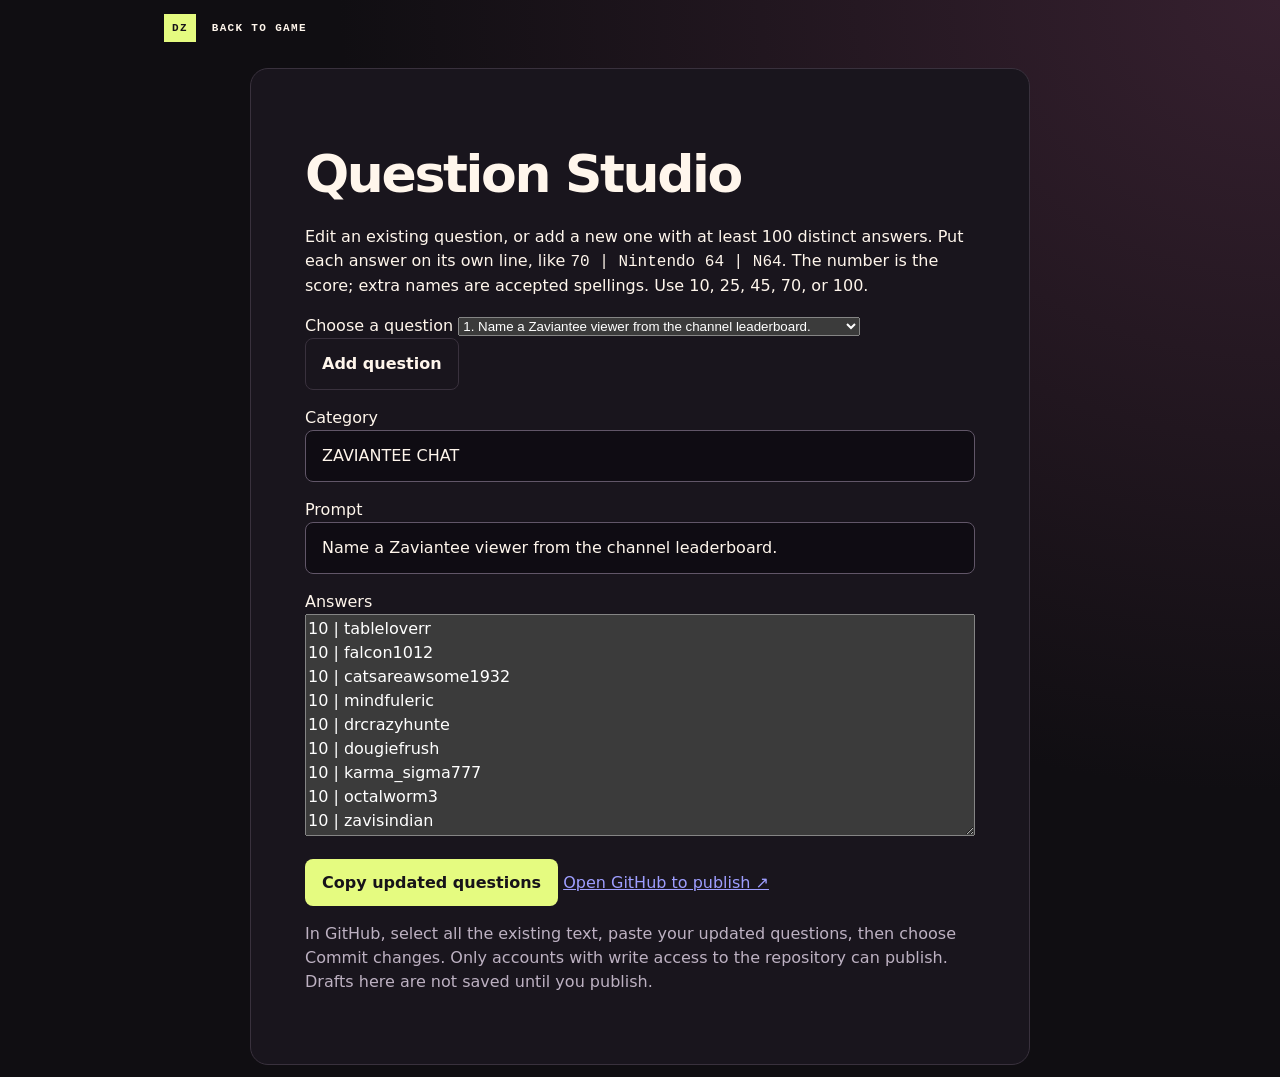
==== editor.html @ ed3892de "Trim viewer board and reserve one jackpot per prompt" ====
<!doctype html><html lang="en"><meta charset="utf-8"><meta name="viewport" content="width=device-width,initial-scale=1"><title>Daily Zav Question Studio</title><link rel="stylesheet" href="styles.css">
<header><a href="./" class="brand"><b>DZ</b> BACK TO GAME</a></header><article style="max-width:780px;margin:12px auto"><h2>Question Studio</h2><p>Edit an existing question, or add a new one with at least 100 distinct answers. Put each answer on its own line, like <code>70 | Nintendo 64 | N64</code>. The number is the score; extra names are accepted spellings. Use 10, 25, 45, 70, or 100.</p><p><label>Choose a question <select id="pick"></select></label> <button id="add" type="button" class="alt">Add question</button></p><p><label>Category<input id="category"></label></p><p><label>Prompt<input id="prompt"></label></p><p><label>Answers<textarea id="answers" rows="9" style="width:100%;font:inherit"></textarea></label></p><button id="copy">Copy updated questions</button> <a href="https://github.com/tableloverr/dailyzav/edit/main/questions.json" target="_blank" rel="noopener">Open GitHub to publish ↗</a><p id="status" role="status"></p><p class="muted">In GitHub, select all the existing text, paste your updated questions, then choose Commit changes. Only accounts with write access to the repository can publish. Drafts here are not saved until you publish.</p></article>
<script src="editor.js?v=shower" defer></script></html>
---- styles.css ----
:root{color-scheme:dark;--bg:#100e12;--panel:#19151d;--line:#39313d;--lime:#e5fb80;--pink:#ff847e;--muted:#bdb1c2;--ink:#fff6ec}*{box-sizing:border-box}body{margin:0;background:radial-gradient(ellipse at top right,#36202f,transparent 52%),var(--bg);color:var(--ink);font:16px system-ui,sans-serif;min-height:100vh}header,footer,main{max-width:1080px;margin:auto}header,footer{display:flex;justify-content:space-between;align-items:center;gap:16px;padding:22px 5%;font:700 11px ui-monospace,monospace;letter-spacing:.12em}header a,footer a{color:var(--ink);text-decoration:none}.brand b{background:var(--lime);color:#171319;padding:8px;margin-right:8px}main{display:grid;grid-template-columns:240px minmax(0,1fr);gap:16px;padding:30px 5%}aside,article{background:var(--panel);border:1px solid var(--line);border-radius:18px}aside{padding:16px;align-self:start}aside img{width:100%;display:block;border-radius:10px}.onair,.meta,.signal+p,.dots{font:700 12px ui-monospace,monospace;letter-spacing:.12em}.onair{margin:16px 0;display:flex;align-items:center;gap:8px}.onair i{width:8px;height:8px;border-radius:50%;background:var(--pink);box-shadow:0 0 12px var(--pink)}.onair span{margin-left:auto;color:var(--muted)}.signal,.clock{height:6px;background:var(--line);border-radius:6px;overflow:hidden}.signal div,.clock div{height:100%;background:var(--lime);width:0;transition:width .28s}.signal+p,footer,.muted{color:var(--muted)}article{padding:clamp(22px,5vw,54px);min-height:430px}.meta{color:var(--lime);display:flex;justify-content:space-between;gap:8px}h1{font-size:clamp(52px,9vw,100px);letter-spacing:-.09em;line-height:.87;margin:24px 0}h1 em{color:var(--pink);font-style:normal}h2{font-size:clamp(28px,4.4vw,52px);line-height:1.04;letter-spacing:-.045em;margin:24px 0}p{line-height:1.5}button,input{font:inherit;border-radius:8px;padding:13px 16px}button{border:1px solid transparent;background:var(--lime);color:#171319;font-weight:800;cursor:pointer}button:hover{filter:brightness(1.12)}button:active{transform:translateY(1px)}button.alt{background:transparent;color:var(--ink);border-color:var(--line)}input{width:100%;min-width:0;background:#0f0c13;border:1px solid #615668;color:var(--ink)}:focus-visible{outline:2px solid var(--pink);outline-offset:3px}form,.actions{display:flex;gap:8px;flex-wrap:wrap}form input{flex:1;min-width:150px}.dots{display:flex;gap:7px;margin:18px 0}.dots b{flex:1;height:5px;background:var(--line);border-radius:6px}.dots .past{background:var(--pink)}.dots .now{background:var(--lime)}.clock{margin:12px 0}.clock div{transition:none}.clock .low{background:var(--pink)}.reveal{border-left:3px solid var(--lime);padding-left:18px;margin:24px 0;animation:in .25s ease-out}.points{color:var(--lime);font-size:clamp(42px,8vw,76px);font-weight:900;letter-spacing:-.08em;line-height:1}.review{padding:0;list-style:none}.review li{display:flex;justify-content:space-between;gap:10px;border-bottom:1px solid var(--line);padding:10px 0}.review small{display:block;color:var(--muted)}@keyframes in{from{opacity:0;transform:translateY(7px)}}@media(max-width:650px){main{grid-template-columns:1fr;padding-top:8px}aside{display:grid;grid-template-columns:42px 1fr;gap:4px 12px;align-items:center;padding:10px 14px}aside img{grid-row:span 3}.onair,.signal+p{margin:0}.signal+p{font-size:9px}article{min-height:400px}footer{flex-wrap:wrap}}@media(prefers-reduced-motion:reduce){*,*::before{animation:none!important;transition:none!important}}
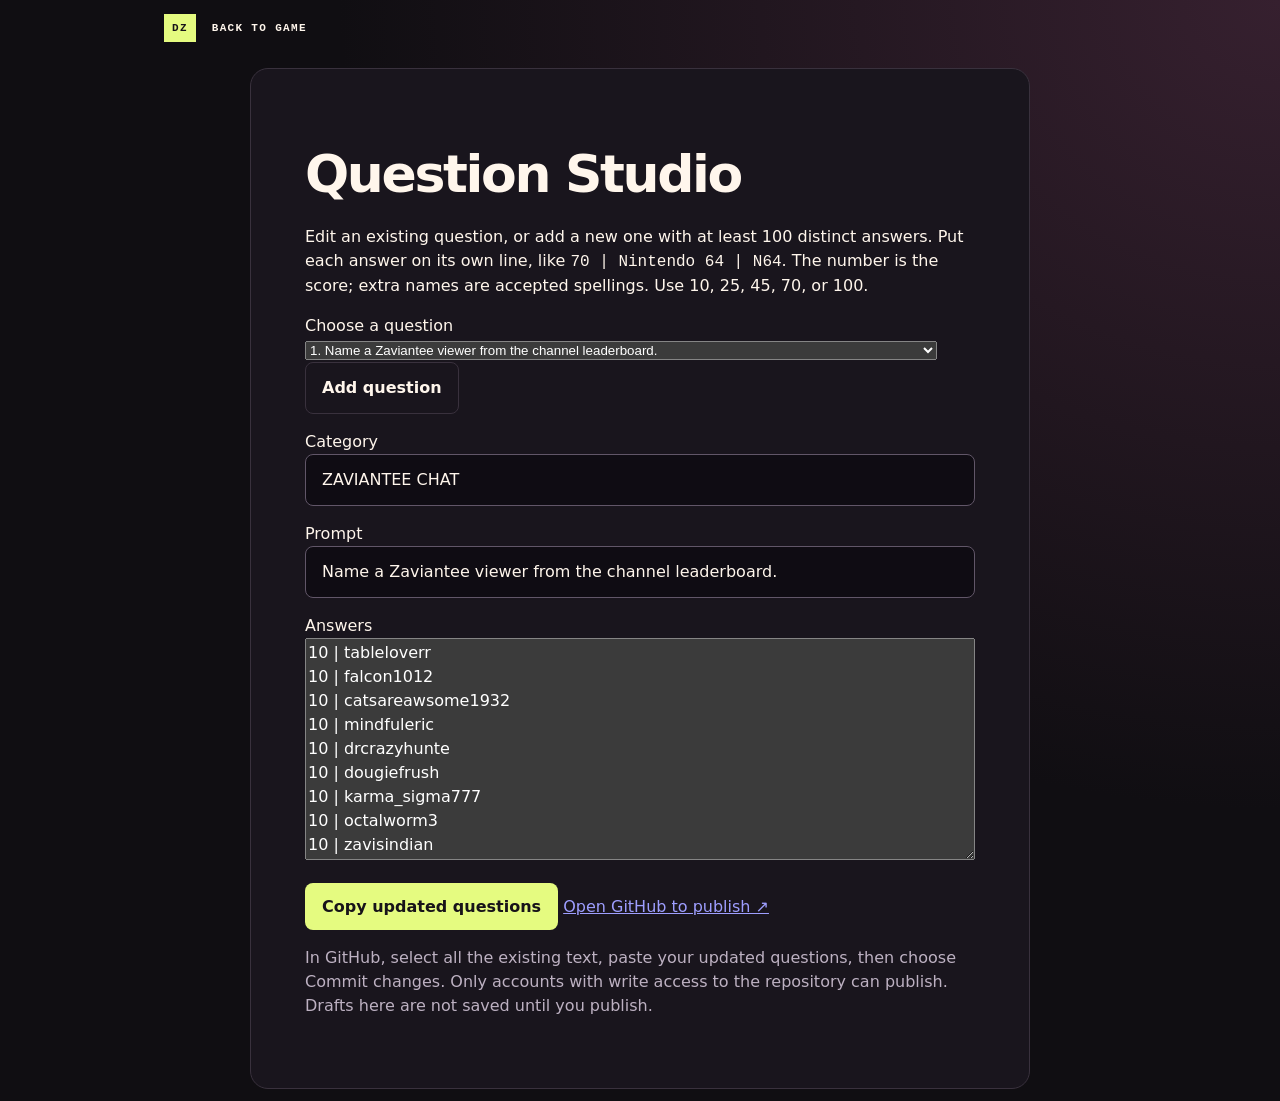
==== commit a3810ff2: "Give all seven daily rounds at least 100 distinct answers" ====
--- a/editor.html
+++ b/editor.html
@@ -1,3 +1,3 @@
 <!doctype html><html lang="en"><meta charset="utf-8"><meta name="viewport" content="width=device-width,initial-scale=1"><title>Daily Zav Question Studio</title><link rel="stylesheet" href="styles.css">
 <header><a href="./" class="brand"><b>DZ</b> BACK TO GAME</a></header><article style="max-width:780px;margin:12px auto"><h2>Question Studio</h2><p>Edit an existing question, or add a new one with at least 100 distinct answers. Put each answer on its own line, like <code>70 | Nintendo 64 | N64</code>. The number is the score; extra names are accepted spellings. Use 10, 25, 45, 70, or 100.</p><p><label>Choose a question <select id="pick"></select></label> <button id="add" type="button" class="alt">Add question</button></p><p><label>Category<input id="category"></label></p><p><label>Prompt<input id="prompt"></label></p><p><label>Answers<textarea id="answers" rows="9" style="width:100%;font:inherit"></textarea></label></p><button id="copy">Copy updated questions</button> <a href="https://github.com/tableloverr/dailyzav/edit/main/questions.json" target="_blank" rel="noopener">Open GitHub to publish ↗</a><p id="status" role="status"></p><p class="muted">In GitHub, select all the existing text, paste your updated questions, then choose Commit changes. Only accounts with write access to the repository can publish. Drafts here are not saved until you publish.</p></article>
-<script src="editor.js?v=shower" defer></script></html>
+<script src="editor.js?v=wide-boards" defer></script></html>
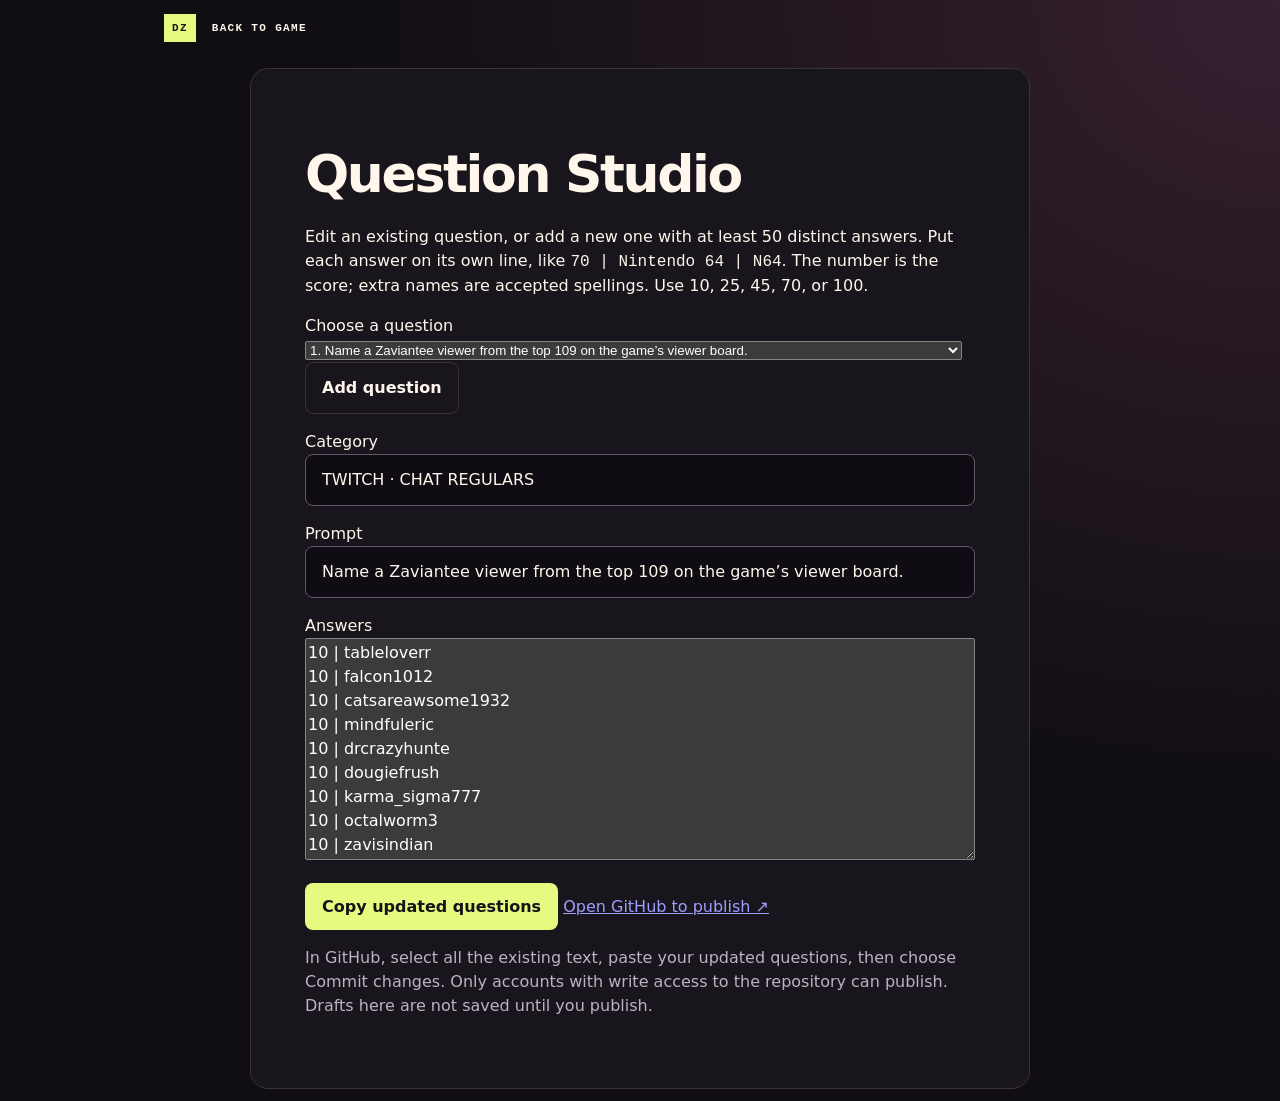
==== commit b6795143: "Build the daily from Zaviantee channel history and viewer data" ====
--- a/editor.html
+++ b/editor.html
@@ -1,3 +1,3 @@
 <!doctype html><html lang="en"><meta charset="utf-8"><meta name="viewport" content="width=device-width,initial-scale=1"><title>Daily Zav Question Studio</title><link rel="stylesheet" href="styles.css">
-<header><a href="./" class="brand"><b>DZ</b> BACK TO GAME</a></header><article style="max-width:780px;margin:12px auto"><h2>Question Studio</h2><p>Edit an existing question, or add a new one with at least 100 distinct answers. Put each answer on its own line, like <code>70 | Nintendo 64 | N64</code>. The number is the score; extra names are accepted spellings. Use 10, 25, 45, 70, or 100.</p><p><label>Choose a question <select id="pick"></select></label> <button id="add" type="button" class="alt">Add question</button></p><p><label>Category<input id="category"></label></p><p><label>Prompt<input id="prompt"></label></p><p><label>Answers<textarea id="answers" rows="9" style="width:100%;font:inherit"></textarea></label></p><button id="copy">Copy updated questions</button> <a href="https://github.com/tableloverr/dailyzav/edit/main/questions.json" target="_blank" rel="noopener">Open GitHub to publish ↗</a><p id="status" role="status"></p><p class="muted">In GitHub, select all the existing text, paste your updated questions, then choose Commit changes. Only accounts with write access to the repository can publish. Drafts here are not saved until you publish.</p></article>
-<script src="editor.js?v=wide-boards" defer></script></html>
+<header><a href="./" class="brand"><b>DZ</b> BACK TO GAME</a></header><article style="max-width:780px;margin:12px auto"><h2>Question Studio</h2><p>Edit an existing question, or add a new one with at least 50 distinct answers. Put each answer on its own line, like <code>70 | Nintendo 64 | N64</code>. The number is the score; extra names are accepted spellings. Use 10, 25, 45, 70, or 100.</p><p><label>Choose a question <select id="pick"></select></label> <button id="add" type="button" class="alt">Add question</button></p><p><label>Category<input id="category"></label></p><p><label>Prompt<input id="prompt"></label></p><p><label>Answers<textarea id="answers" rows="9" style="width:100%;font:inherit"></textarea></label></p><button id="copy">Copy updated questions</button> <a href="https://github.com/tableloverr/dailyzav/edit/main/questions.json" target="_blank" rel="noopener">Open GitHub to publish ↗</a><p id="status" role="status"></p><p class="muted">In GitHub, select all the existing text, paste your updated questions, then choose Commit changes. Only accounts with write access to the repository can publish. Drafts here are not saved until you publish.</p></article>
+<script src="editor.js?v=zav-catalog" defer></script></html>
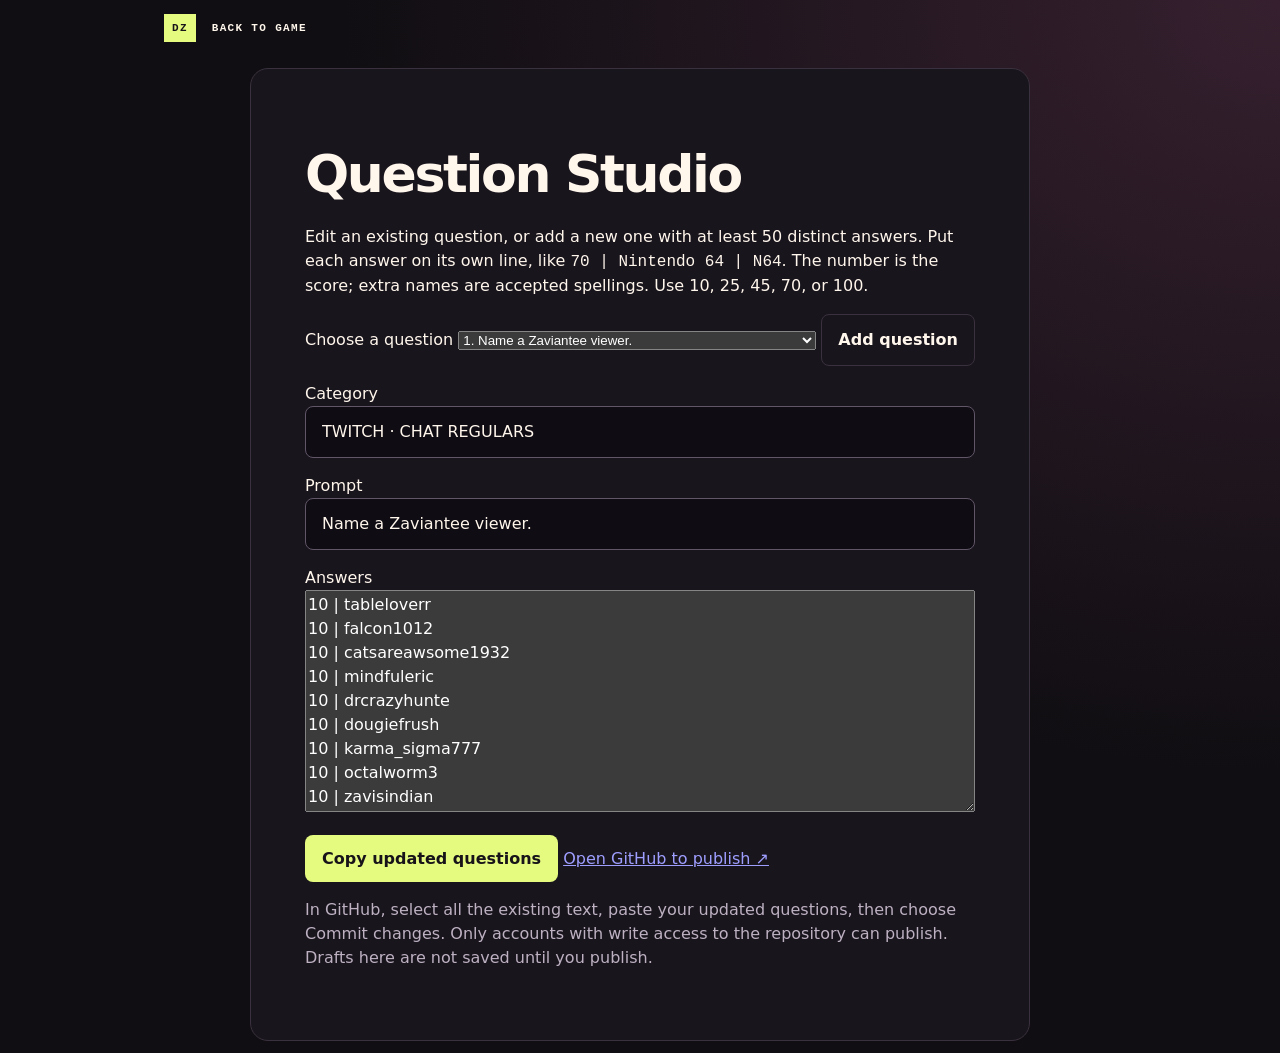
==== commit 01dbb054: "Simplify prompts, diversify trivia, and fix estimate units" ====
--- a/editor.html
+++ b/editor.html
@@ -1,3 +1,3 @@
 <!doctype html><html lang="en"><meta charset="utf-8"><meta name="viewport" content="width=device-width,initial-scale=1"><title>Daily Zav Question Studio</title><link rel="stylesheet" href="styles.css">
 <header><a href="./" class="brand"><b>DZ</b> BACK TO GAME</a></header><article style="max-width:780px;margin:12px auto"><h2>Question Studio</h2><p>Edit an existing question, or add a new one with at least 50 distinct answers. Put each answer on its own line, like <code>70 | Nintendo 64 | N64</code>. The number is the score; extra names are accepted spellings. Use 10, 25, 45, 70, or 100.</p><p><label>Choose a question <select id="pick"></select></label> <button id="add" type="button" class="alt">Add question</button></p><p><label>Category<input id="category"></label></p><p><label>Prompt<input id="prompt"></label></p><p><label>Answers<textarea id="answers" rows="9" style="width:100%;font:inherit"></textarea></label></p><button id="copy">Copy updated questions</button> <a href="https://github.com/tableloverr/dailyzav/edit/main/questions.json" target="_blank" rel="noopener">Open GitHub to publish ↗</a><p id="status" role="status"></p><p class="muted">In GitHub, select all the existing text, paste your updated questions, then choose Commit changes. Only accounts with write access to the repository can publish. Drafts here are not saved until you publish.</p></article>
-<script src="editor.js?v=zav-catalog" defer></script></html>
+<script src="editor.js?v=clean" defer></script></html>
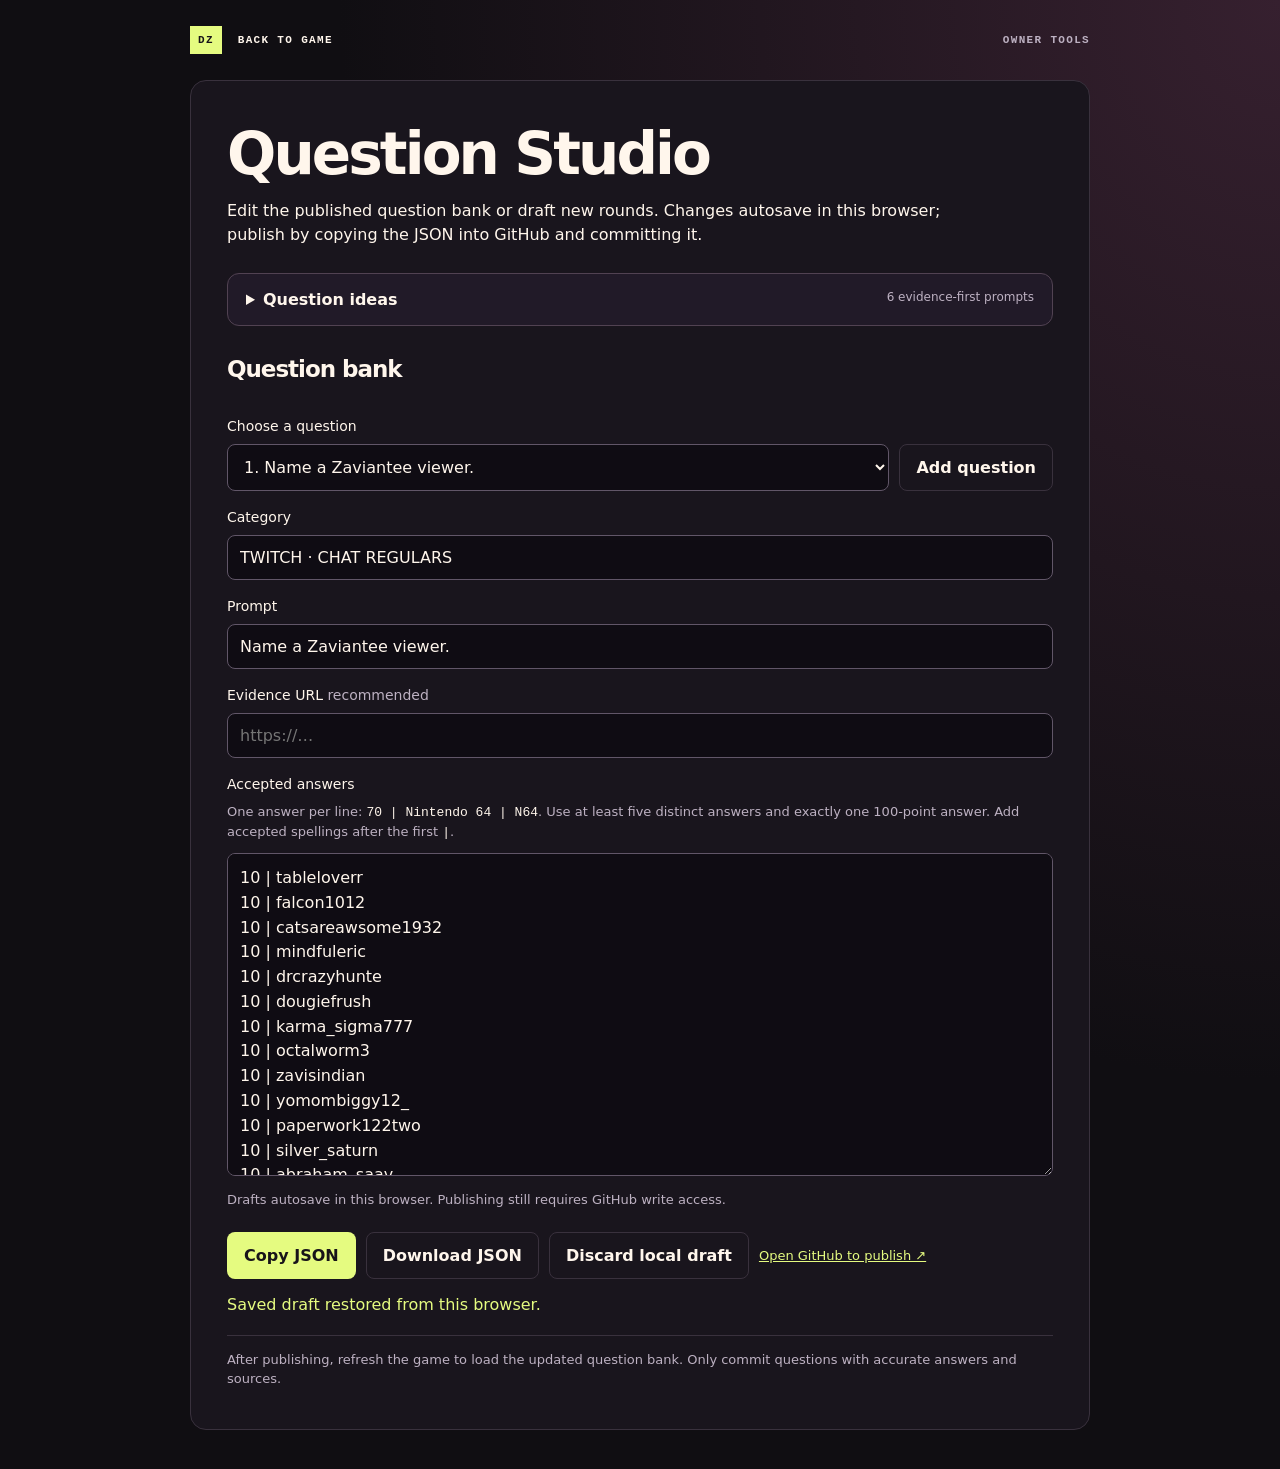
==== commit ab579e3b: "Polish Daily Zav website Co-authored-by: Copilot App <223556219+Copilot@users.noreply.github.com>" ====
--- a/editor.html
+++ b/editor.html
@@ -1,3 +1,86 @@
-<!doctype html><html lang="en"><meta charset="utf-8"><meta name="viewport" content="width=device-width,initial-scale=1"><title>Daily Zav Question Studio</title><link rel="stylesheet" href="styles.css">
-<header><a href="./" class="brand"><b>DZ</b> BACK TO GAME</a></header><article style="max-width:780px;margin:12px auto"><h2>Question Studio</h2><p>Edit an existing question, or add a new one with at least 50 distinct answers. Put each answer on its own line, like <code>70 | Nintendo 64 | N64</code>. The number is the score; extra names are accepted spellings. Use 10, 25, 45, 70, or 100.</p><p><label>Choose a question <select id="pick"></select></label> <button id="add" type="button" class="alt">Add question</button></p><p><label>Category<input id="category"></label></p><p><label>Prompt<input id="prompt"></label></p><p><label>Answers<textarea id="answers" rows="9" style="width:100%;font:inherit"></textarea></label></p><button id="copy">Copy updated questions</button> <a href="https://github.com/tableloverr/dailyzav/edit/main/questions.json" target="_blank" rel="noopener">Open GitHub to publish ↗</a><p id="status" role="status"></p><p class="muted">In GitHub, select all the existing text, paste your updated questions, then choose Commit changes. Only accounts with write access to the repository can publish. Drafts here are not saved until you publish.</p></article>
-<script src="editor.js?v=clean" defer></script></html>
+<!doctype html>
+<html lang="en">
+<head>
+  <meta charset="utf-8">
+  <meta name="viewport" content="width=device-width, initial-scale=1">
+  <title>Question Studio · Daily Zav</title>
+  <link rel="stylesheet" href="styles.css">
+  <link rel="stylesheet" href="editor.css?v=studio-polish">
+  <script src="editor.js?v=draft-safe" defer></script>
+</head>
+<body class="studio-page">
+  <header class="studio-header">
+    <a class="brand" href="./"><b>DZ</b> BACK TO GAME</a>
+    <span>OWNER TOOLS</span>
+  </header>
+  <main class="studio">
+    <h1>Question Studio</h1>
+    <p class="studio-intro">Edit the published question bank or draft new rounds. Changes autosave in this browser; publish by copying the JSON into GitHub and committing it.</p>
+
+    <details class="idea-bank">
+      <summary>Question ideas <span>6 evidence-first prompts</span></summary>
+      <p>These are starting points, not verified questions. Gather a source and answer list before publishing; the point tiers should reflect how often an answer appears.</p>
+      <div class="idea-list">
+        <article>
+          <div><strong>Stream archive</strong><p>Name a game Zav streamed during [month and year].</p><small>Use the dated Twitch stream archive to build a verifiable answer list.</small></div>
+          <button type="button" data-category="TWITCH · STREAM ARCHIVE" data-prompt="Name a game Zav streamed during [month and year].">Use idea</button>
+        </article>
+        <article>
+          <div><strong>Deep cuts</strong><p>Name a game Zav streamed only once.</p><small>Choose a fixed date range and verify the category count in stream history.</small></div>
+          <button type="button" data-category="TWITCH · DEEP CUTS" data-prompt="Name a game Zav streamed only once.">Use idea</button>
+        </article>
+        <article>
+          <div><strong>Viewer challenges</strong><p>Name a viewer challenge from a specific stream.</p><small>Link the VOD and record the challenge names before assigning rarity.</small></div>
+          <button type="button" data-category="TWITCH · VIEWER CHALLENGES" data-prompt="Name a viewer challenge from a specific stream.">Use idea</button>
+        </article>
+        <article>
+          <div><strong>Shorts titles</strong><p>Name a word from a specific Zaviantee Short title.</p><small>Link the Short and preserve the exact title text in the answer notes.</small></div>
+          <button type="button" data-category="SHORTS · TITLE WORDS" data-prompt="Name a word from a specific Zaviantee Short title.">Use idea</button>
+        </article>
+        <article>
+          <div><strong>Community moments</strong><p>Name a viewer who won a challenge on stream.</p><small>Use a public VOD or clip and include the exact event in the source notes.</small></div>
+          <button type="button" data-category="TWITCH · COMMUNITY MOMENTS" data-prompt="Name a viewer who won a challenge on stream.">Use idea</button>
+        </article>
+        <article>
+          <div><strong>Monthly variety</strong><p>Name a game category Zav streamed during [month and year].</p><small>Use the dated archive and list categories that actually appeared that month.</small></div>
+          <button type="button" data-category="TWITCH · MONTHLY VARIETY" data-prompt="Name a game category Zav streamed during [month and year].">Use idea</button>
+        </article>
+      </div>
+      <h3 class="estimate-ideas-heading">Ideas for Zav Estimate</h3>
+      <ul class="estimate-ideas">
+        <li><strong>Monthly airtime:</strong> “How many hours did Zav stream in [month]?” Use a dated Twitch stats snapshot.</li>
+        <li><strong>Stream variety:</strong> “How many different game categories did Zav stream in [month]?” Deduplicate the dated archive.</li>
+        <li><strong>Shorts reach:</strong> “How many views did Zav’s most-viewed Short have on [date]?” Record the snapshot date because counts change.</li>
+        <li><strong>Peak audience:</strong> “What was Zav’s highest concurrent viewer count in [month]?” Cite the same stats source and date for every edition.</li>
+      </ul>
+    </details>
+
+    <section class="question-editor" aria-labelledby="editor-heading">
+      <h2 id="editor-heading">Question bank</h2>
+      <label for="pick">Choose a question</label>
+      <div class="picker-row">
+        <select id="pick"></select>
+        <button id="add" type="button" class="alt">Add question</button>
+      </div>
+      <label for="category">Category</label>
+      <input id="category" maxlength="60" autocomplete="off">
+      <label for="prompt">Prompt</label>
+      <input id="prompt" maxlength="180" autocomplete="off">
+      <label for="source">Evidence URL <span class="label-note">recommended</span></label>
+      <input id="source" type="url" inputmode="url" placeholder="https://…" autocomplete="url">
+      <label for="answers">Accepted answers</label>
+      <p class="field-help">One answer per line: <code>70 | Nintendo 64 | N64</code>. Use at least five distinct answers and exactly one 100-point answer. Add accepted spellings after the first <code>|</code>.</p>
+      <textarea id="answers" rows="12" spellcheck="false"></textarea>
+      <p class="draft-note">Drafts autosave in this browser. Publishing still requires GitHub write access.</p>
+      <div class="editor-actions">
+        <button id="copy" type="button">Copy JSON</button>
+        <button id="download" type="button" class="alt">Download JSON</button>
+        <button id="reset" type="button" class="alt">Discard local draft</button>
+        <a href="https://github.com/tableloverr/dailyzav/edit/main/questions.json" target="_blank" rel="noopener noreferrer">Open GitHub to publish ↗</a>
+      </div>
+      <p id="status" role="status" aria-live="polite"></p>
+      <p class="publish-note">After publishing, refresh the game to load the updated question bank. Only commit questions with accurate answers and sources.</p>
+    </section>
+  </main>
+</body>
+</html>
--- a/editor.css
+++ b/editor.css
@@ -0,0 +1,51 @@
+.studio-page{padding-top:12px}
+.studio-header{max-width:900px;padding-inline:0}
+.studio-header>span,.label-note,.draft-note,.publish-note,.field-help,.idea-bank>p,.idea-list small{
+  color:var(--muted)
+}
+.studio-header>span{font-size:11px;letter-spacing:.12em}
+.studio{display:block;max-width:900px;margin:12px auto 40px;padding:clamp(20px,4vw,36px);background:#19151d;border:1px solid #39313d;border-radius:16px}
+.studio h1{font-size:clamp(34px,6vw,58px);line-height:1;margin:8px 0 14px;letter-spacing:-.05em}
+.studio h2{margin:0 0 18px;font-size:23px}
+.studio-intro{max-width:720px}
+.idea-bank{margin:26px 0 32px;border:1px solid #514252;border-radius:12px;background:#211a28}
+.idea-bank summary{padding:16px 18px;cursor:pointer;font-weight:700}
+.idea-bank summary span{float:right;color:var(--muted);font-size:12px;font-weight:400}
+.idea-bank>p{margin:0;padding:0 18px 14px;font-size:14px}
+.idea-list{display:grid;grid-template-columns:repeat(2,minmax(0,1fr));gap:10px;padding:0 14px 14px}
+.idea-list article{display:flex;justify-content:space-between;align-items:flex-start;gap:12px;padding:14px;background:#17131d;border:1px solid #39313d;border-radius:9px}
+.idea-list strong{color:var(--lime);font-size:13px}
+.idea-list p{margin:6px 0;font-weight:700}
+.idea-list small{display:block;font-size:12px;line-height:1.45}
+.idea-list button{flex:none;padding:8px 10px;font-size:12px}
+.estimate-ideas-heading{margin:8px 18px;font-size:15px}
+.estimate-ideas{display:grid;grid-template-columns:repeat(2,minmax(0,1fr));gap:10px;margin:0;padding:0 18px 18px;list-style:none}
+.estimate-ideas li{padding:12px;background:#17131d;border:1px solid #39313d;border-radius:8px;color:var(--muted);font-size:13px;line-height:1.5}
+.estimate-ideas strong{color:var(--lime)}
+.question-editor{display:grid;gap:10px}
+.question-editor label{margin:8px 0 0;font-size:14px}
+.question-editor input,.question-editor select,.question-editor textarea{
+  width:100%;min-width:0;background:#0f0c13;border:1px solid #615668;color:var(--ink);border-radius:8px;padding:12px;font:inherit
+}
+.question-editor textarea{resize:vertical;line-height:1.55}
+.question-editor input:focus-visible,.question-editor select:focus-visible,.question-editor textarea:focus-visible{
+  outline:2px solid var(--pink);outline-offset:2px
+}
+.question-editor .picker-row{display:flex;gap:10px}
+.question-editor .picker-row select{flex:1}
+.picker-row button{white-space:nowrap}
+.field-help{margin:0;font-size:13px;line-height:1.5}
+.field-help code{color:var(--ink)}
+.draft-note,.publish-note{margin:4px 0;font-size:13px}
+.editor-actions{display:flex;align-items:center;gap:10px;flex-wrap:wrap;margin-top:8px}
+.editor-actions a{color:var(--lime);font-size:13px}
+#status{min-height:1.5em;margin:4px 0;color:var(--lime)}
+.publish-note{border-top:1px solid #39313d;padding-top:14px}
+@media(max-width:620px){
+  .studio-header{padding-inline:6px}
+  .idea-list{grid-template-columns:1fr}
+  .estimate-ideas{grid-template-columns:1fr}
+  .idea-list article{align-items:center}
+  .idea-bank summary span{float:none;display:block;margin-top:4px}
+  .question-editor .picker-row{align-items:stretch}
+}
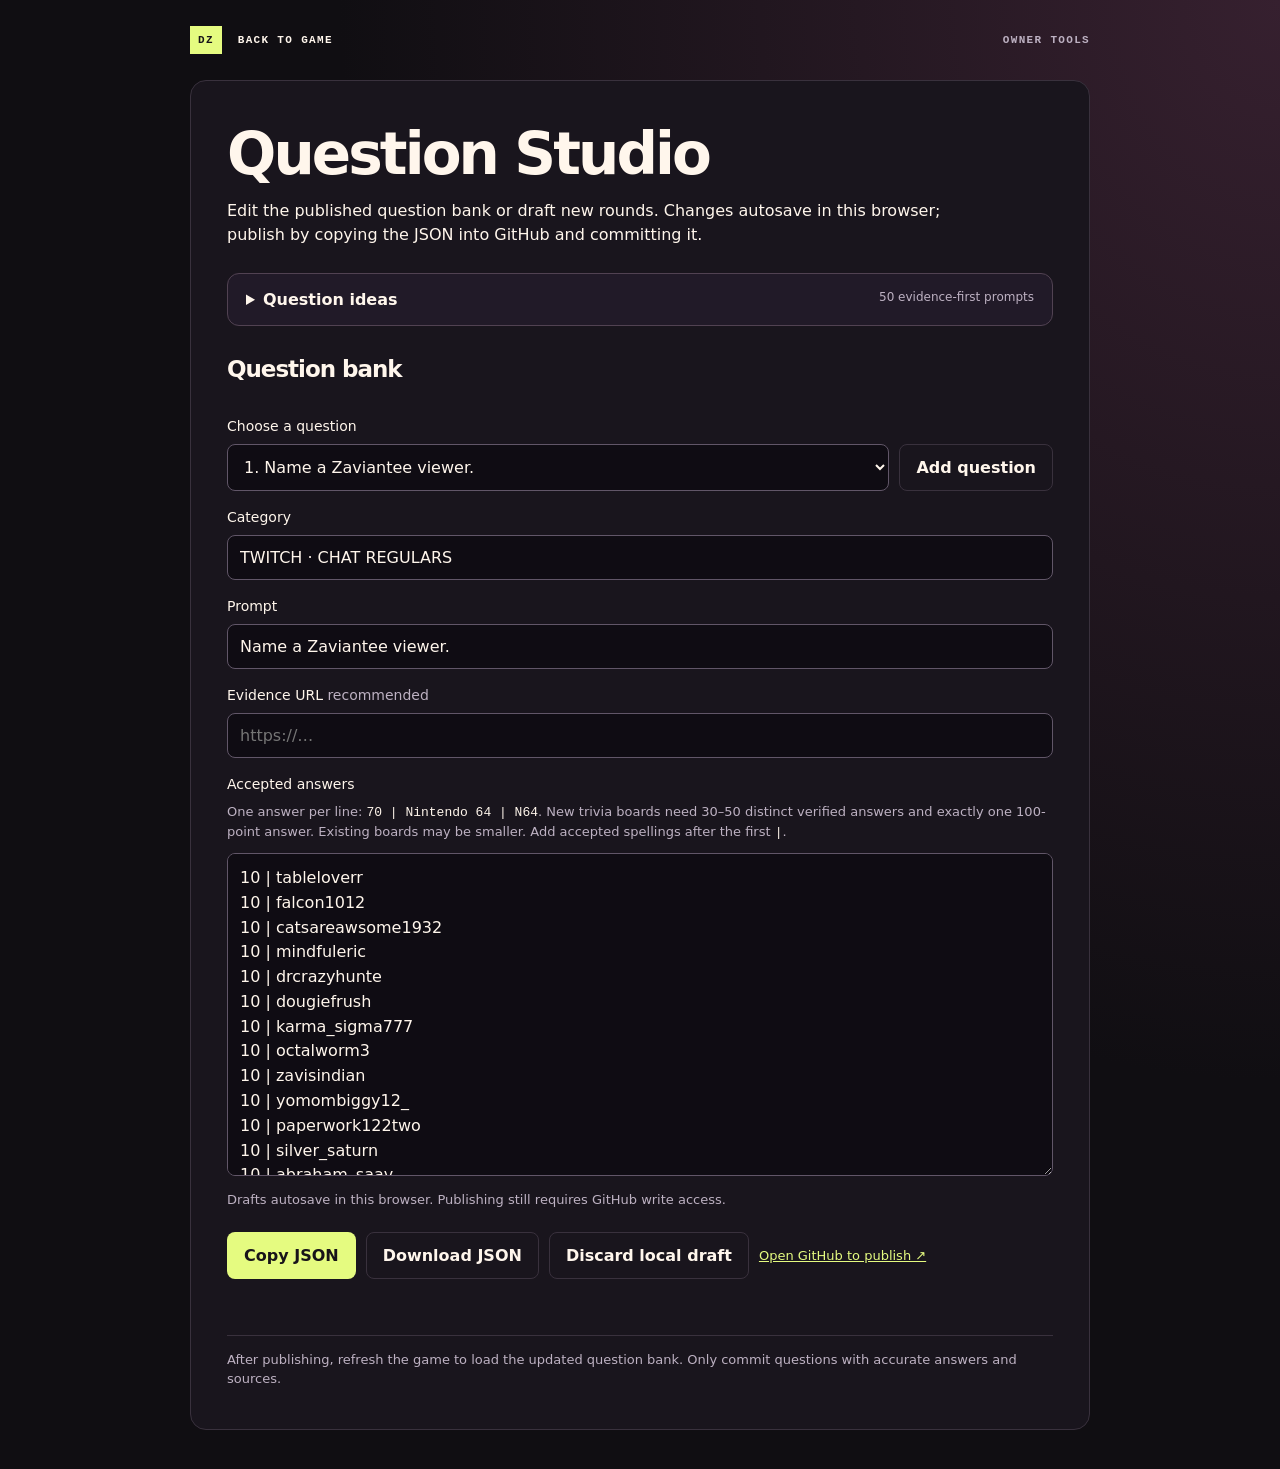
==== commit 58ac0780: "Add 50 source-backed question ideas Co-authored-by: Copilot App <223556219+Copilot@users.noreply.git" ====
--- a/editor.html
+++ b/editor.html
@@ -5,8 +5,8 @@
   <meta name="viewport" content="width=device-width, initial-scale=1">
   <title>Question Studio · Daily Zav</title>
   <link rel="stylesheet" href="styles.css">
-  <link rel="stylesheet" href="editor.css?v=studio-polish">
-  <script src="editor.js?v=draft-safe" defer></script>
+  <link rel="stylesheet" href="editor.css?v=ideas50">
+  <script src="editor.js?v=ideas50" defer></script>
 </head>
 <body class="studio-page">
   <header class="studio-header">
@@ -18,41 +18,22 @@
     <p class="studio-intro">Edit the published question bank or draft new rounds. Changes autosave in this browser; publish by copying the JSON into GitHub and committing it.</p>
 
     <details class="idea-bank">
-      <summary>Question ideas <span>6 evidence-first prompts</span></summary>
-      <p>These are starting points, not verified questions. Gather a source and answer list before publishing; the point tiers should reflect how often an answer appears.</p>
-      <div class="idea-list">
-        <article>
-          <div><strong>Stream archive</strong><p>Name a game Zav streamed during [month and year].</p><small>Use the dated Twitch stream archive to build a verifiable answer list.</small></div>
-          <button type="button" data-category="TWITCH · STREAM ARCHIVE" data-prompt="Name a game Zav streamed during [month and year].">Use idea</button>
-        </article>
-        <article>
-          <div><strong>Deep cuts</strong><p>Name a game Zav streamed only once.</p><small>Choose a fixed date range and verify the category count in stream history.</small></div>
-          <button type="button" data-category="TWITCH · DEEP CUTS" data-prompt="Name a game Zav streamed only once.">Use idea</button>
-        </article>
-        <article>
-          <div><strong>Viewer challenges</strong><p>Name a viewer challenge from a specific stream.</p><small>Link the VOD and record the challenge names before assigning rarity.</small></div>
-          <button type="button" data-category="TWITCH · VIEWER CHALLENGES" data-prompt="Name a viewer challenge from a specific stream.">Use idea</button>
-        </article>
-        <article>
-          <div><strong>Shorts titles</strong><p>Name a word from a specific Zaviantee Short title.</p><small>Link the Short and preserve the exact title text in the answer notes.</small></div>
-          <button type="button" data-category="SHORTS · TITLE WORDS" data-prompt="Name a word from a specific Zaviantee Short title.">Use idea</button>
-        </article>
-        <article>
-          <div><strong>Community moments</strong><p>Name a viewer who won a challenge on stream.</p><small>Use a public VOD or clip and include the exact event in the source notes.</small></div>
-          <button type="button" data-category="TWITCH · COMMUNITY MOMENTS" data-prompt="Name a viewer who won a challenge on stream.">Use idea</button>
-        </article>
-        <article>
-          <div><strong>Monthly variety</strong><p>Name a game category Zav streamed during [month and year].</p><small>Use the dated archive and list categories that actually appeared that month.</small></div>
-          <button type="button" data-category="TWITCH · MONTHLY VARIETY" data-prompt="Name a game category Zav streamed during [month and year].">Use idea</button>
-        </article>
+      <summary>Question ideas <span id="idea-count">Loading ideas…</span></summary>
+      <p>These are prompts, not verified answer keys. Gather source-backed facts before publishing; trivia point tiers should reflect how often an answer appears. Estimate ideas need dated numeric answers added to the Estimate game.</p>
+      <h3 class="estimate-ideas-heading">Trivia ideas <span id="trivia-count"></span></h3>
+      <label class="idea-filter" for="trivia-filter">Filter trivia prompts
+        <input id="trivia-filter" type="search" placeholder="Search trivia ideas">
+      </label>
+      <div class="idea-list" id="trivia-ideas">
+        <p id="trivia-ideas-status" class="idea-status">Loading trivia ideas…</p>
       </div>
-      <h3 class="estimate-ideas-heading">Ideas for Zav Estimate</h3>
-      <ul class="estimate-ideas">
-        <li><strong>Monthly airtime:</strong> “How many hours did Zav stream in [month]?” Use a dated Twitch stats snapshot.</li>
-        <li><strong>Stream variety:</strong> “How many different game categories did Zav stream in [month]?” Deduplicate the dated archive.</li>
-        <li><strong>Shorts reach:</strong> “How many views did Zav’s most-viewed Short have on [date]?” Record the snapshot date because counts change.</li>
-        <li><strong>Peak audience:</strong> “What was Zav’s highest concurrent viewer count in [month]?” Cite the same stats source and date for every edition.</li>
-      </ul>
+      <h3 class="estimate-ideas-heading">Zav Estimate ideas <span id="estimate-count"></span></h3>
+      <label class="idea-filter" for="estimate-filter">Filter estimate prompts
+        <input id="estimate-filter" type="search" placeholder="Search Estimate ideas">
+      </label>
+      <div class="idea-list estimate-idea-list" id="estimate-ideas">
+        <p id="estimate-ideas-status" class="idea-status">Loading Estimate ideas…</p>
+      </div>
     </details>
 
     <section class="question-editor" aria-labelledby="editor-heading">
@@ -69,7 +50,7 @@
       <label for="source">Evidence URL <span class="label-note">recommended</span></label>
       <input id="source" type="url" inputmode="url" placeholder="https://…" autocomplete="url">
       <label for="answers">Accepted answers</label>
-      <p class="field-help">One answer per line: <code>70 | Nintendo 64 | N64</code>. Use at least five distinct answers and exactly one 100-point answer. Add accepted spellings after the first <code>|</code>.</p>
+      <p class="field-help">One answer per line: <code>70 | Nintendo 64 | N64</code>. New trivia boards need 30–50 distinct verified answers and exactly one 100-point answer. Existing boards may be smaller. Add accepted spellings after the first <code>|</code>.</p>
       <textarea id="answers" rows="12" spellcheck="false"></textarea>
       <p class="draft-note">Drafts autosave in this browser. Publishing still requires GitHub write access.</p>
       <div class="editor-actions">
--- a/editor.css
+++ b/editor.css
@@ -12,6 +12,9 @@
 .idea-bank summary{padding:16px 18px;cursor:pointer;font-weight:700}
 .idea-bank summary span{float:right;color:var(--muted);font-size:12px;font-weight:400}
 .idea-bank>p{margin:0;padding:0 18px 14px;font-size:14px}
+.idea-filter{display:block;padding:0 18px 12px;color:var(--muted);font-size:12px}
+.idea-filter input{display:block;width:100%;margin-top:6px;padding:9px 11px;background:#0f0c13;border:1px solid #615668;border-radius:8px;color:var(--ink);font:inherit}
+.idea-filter input:focus-visible{outline:2px solid var(--pink);outline-offset:2px}
 .idea-list{display:grid;grid-template-columns:repeat(2,minmax(0,1fr));gap:10px;padding:0 14px 14px}
 .idea-list article{display:flex;justify-content:space-between;align-items:flex-start;gap:12px;padding:14px;background:#17131d;border:1px solid #39313d;border-radius:9px}
 .idea-list strong{color:var(--lime);font-size:13px}
@@ -19,9 +22,8 @@
 .idea-list small{display:block;font-size:12px;line-height:1.45}
 .idea-list button{flex:none;padding:8px 10px;font-size:12px}
 .estimate-ideas-heading{margin:8px 18px;font-size:15px}
-.estimate-ideas{display:grid;grid-template-columns:repeat(2,minmax(0,1fr));gap:10px;margin:0;padding:0 18px 18px;list-style:none}
-.estimate-ideas li{padding:12px;background:#17131d;border:1px solid #39313d;border-radius:8px;color:var(--muted);font-size:13px;line-height:1.5}
-.estimate-ideas strong{color:var(--lime)}
+.estimate-ideas-heading span{color:var(--muted);font-size:12px;font-weight:400}
+.idea-status{grid-column:1/-1;color:var(--muted);font-size:13px}
 .question-editor{display:grid;gap:10px}
 .question-editor label{margin:8px 0 0;font-size:14px}
 .question-editor input,.question-editor select,.question-editor textarea{
@@ -44,7 +46,6 @@
 @media(max-width:620px){
   .studio-header{padding-inline:6px}
   .idea-list{grid-template-columns:1fr}
-  .estimate-ideas{grid-template-columns:1fr}
   .idea-list article{align-items:center}
   .idea-bank summary span{float:none;display:block;margin-top:4px}
   .question-editor .picker-row{align-items:stretch}
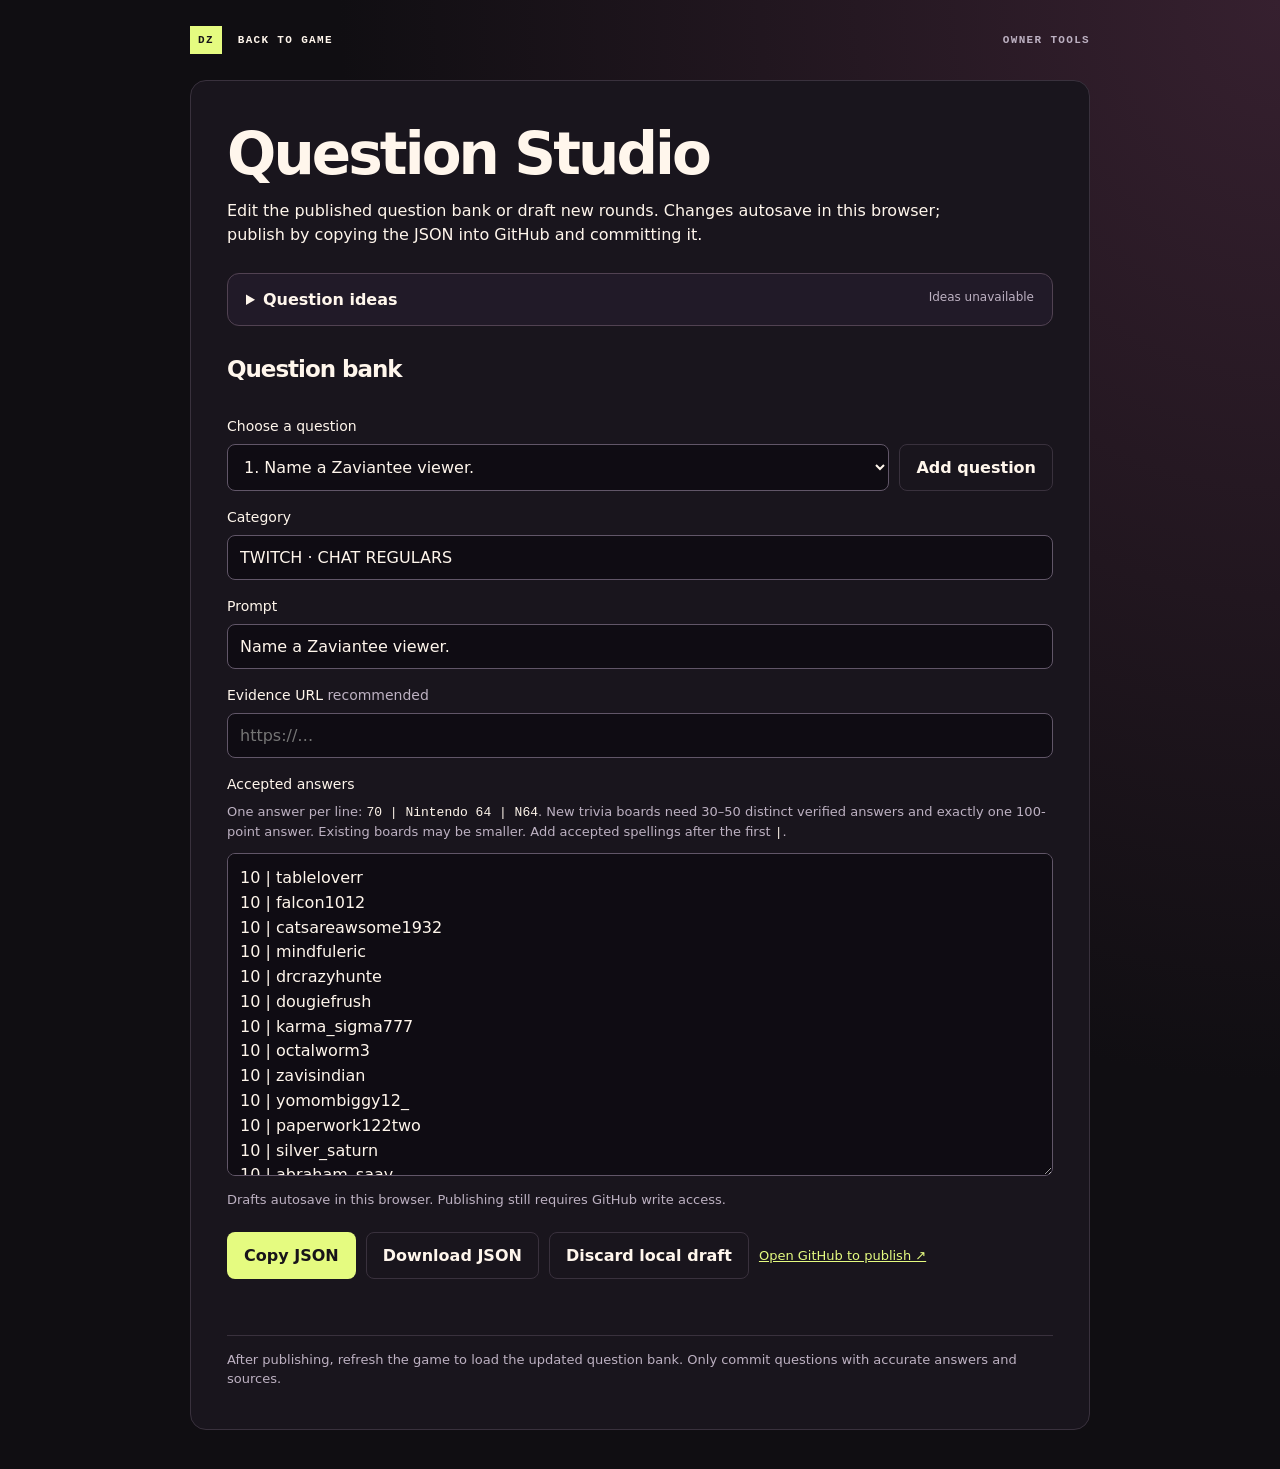
==== commit f40325e3: "Add more title-word trivia ideas Co-authored-by: Copilot App <223556219+Copilot@users.noreply.github" ====
--- a/editor.html
+++ b/editor.html
@@ -5,8 +5,8 @@
   <meta name="viewport" content="width=device-width, initial-scale=1">
   <title>Question Studio · Daily Zav</title>
   <link rel="stylesheet" href="styles.css">
-  <link rel="stylesheet" href="editor.css?v=ideas50">
-  <script src="editor.js?v=ideas50" defer></script>
+  <link rel="stylesheet" href="editor.css?v=ideas70">
+  <script src="editor.js?v=ideas70" defer></script>
 </head>
 <body class="studio-page">
   <header class="studio-header">
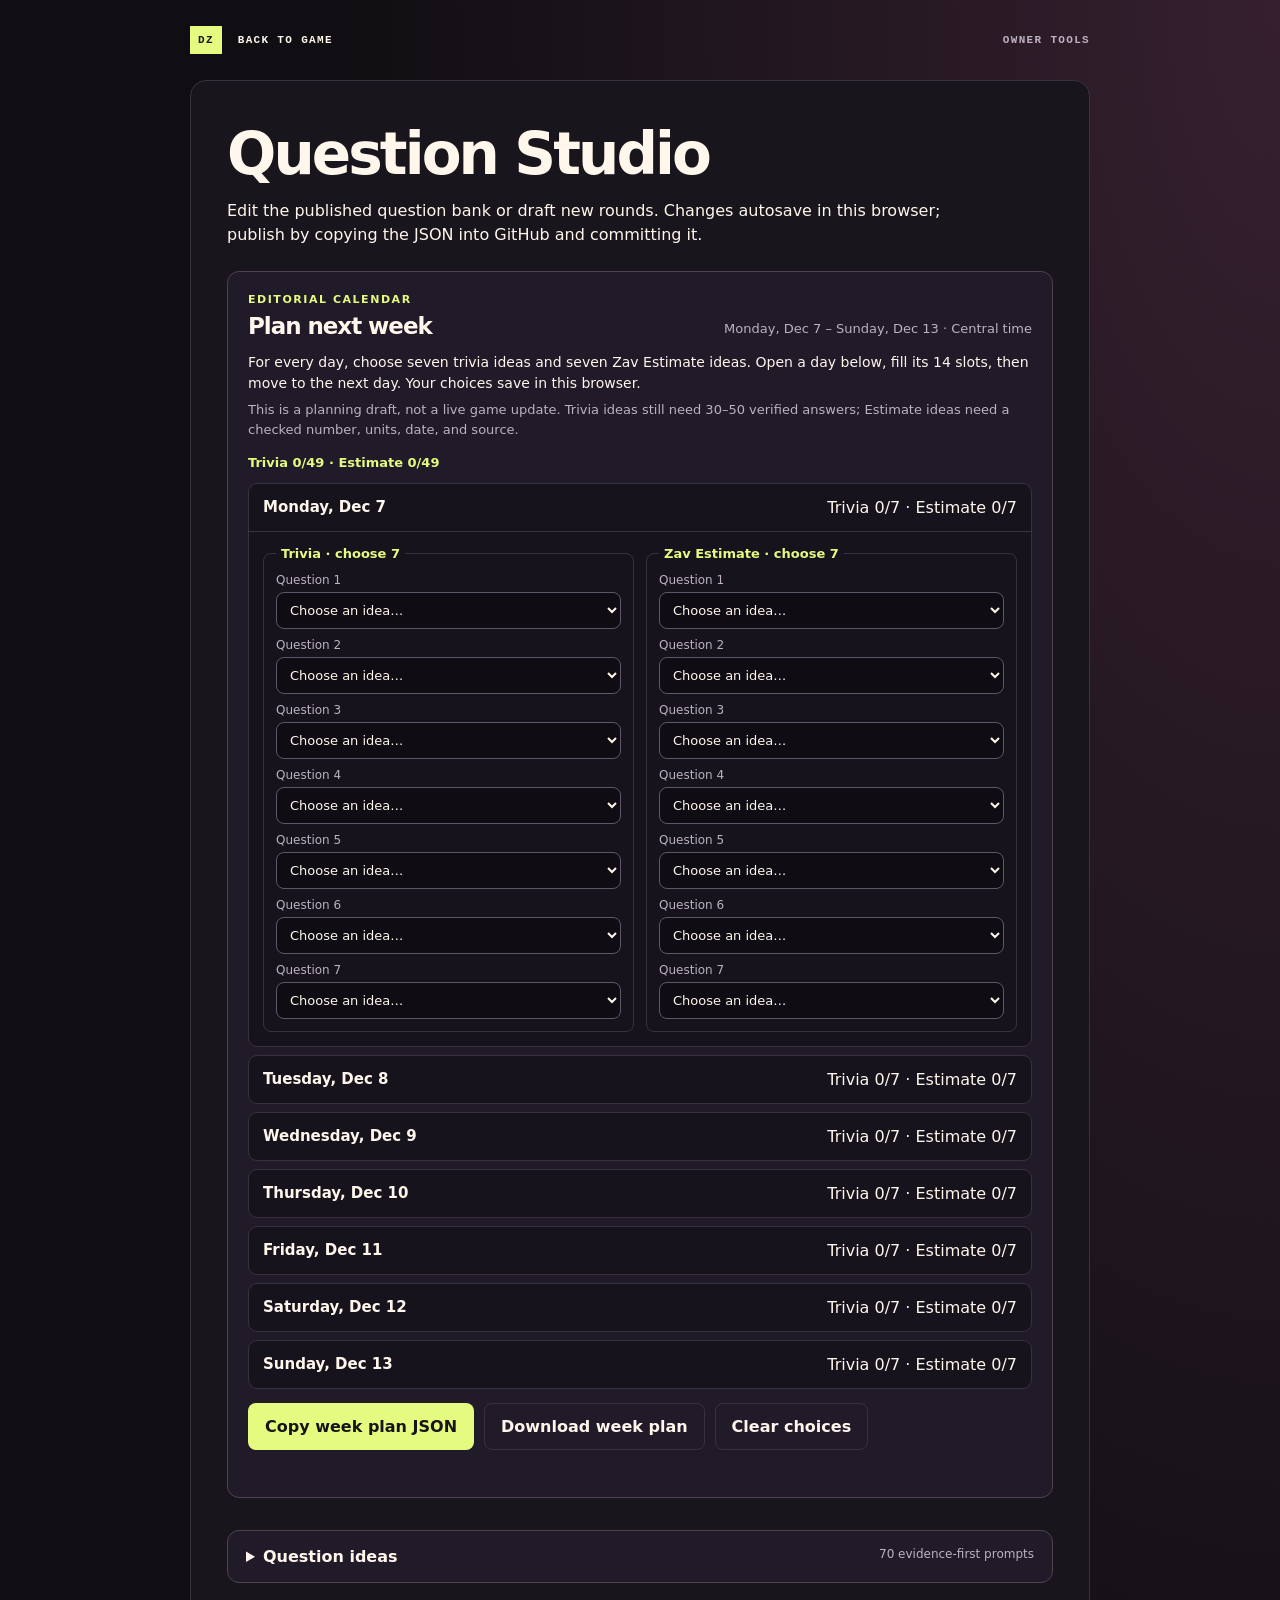
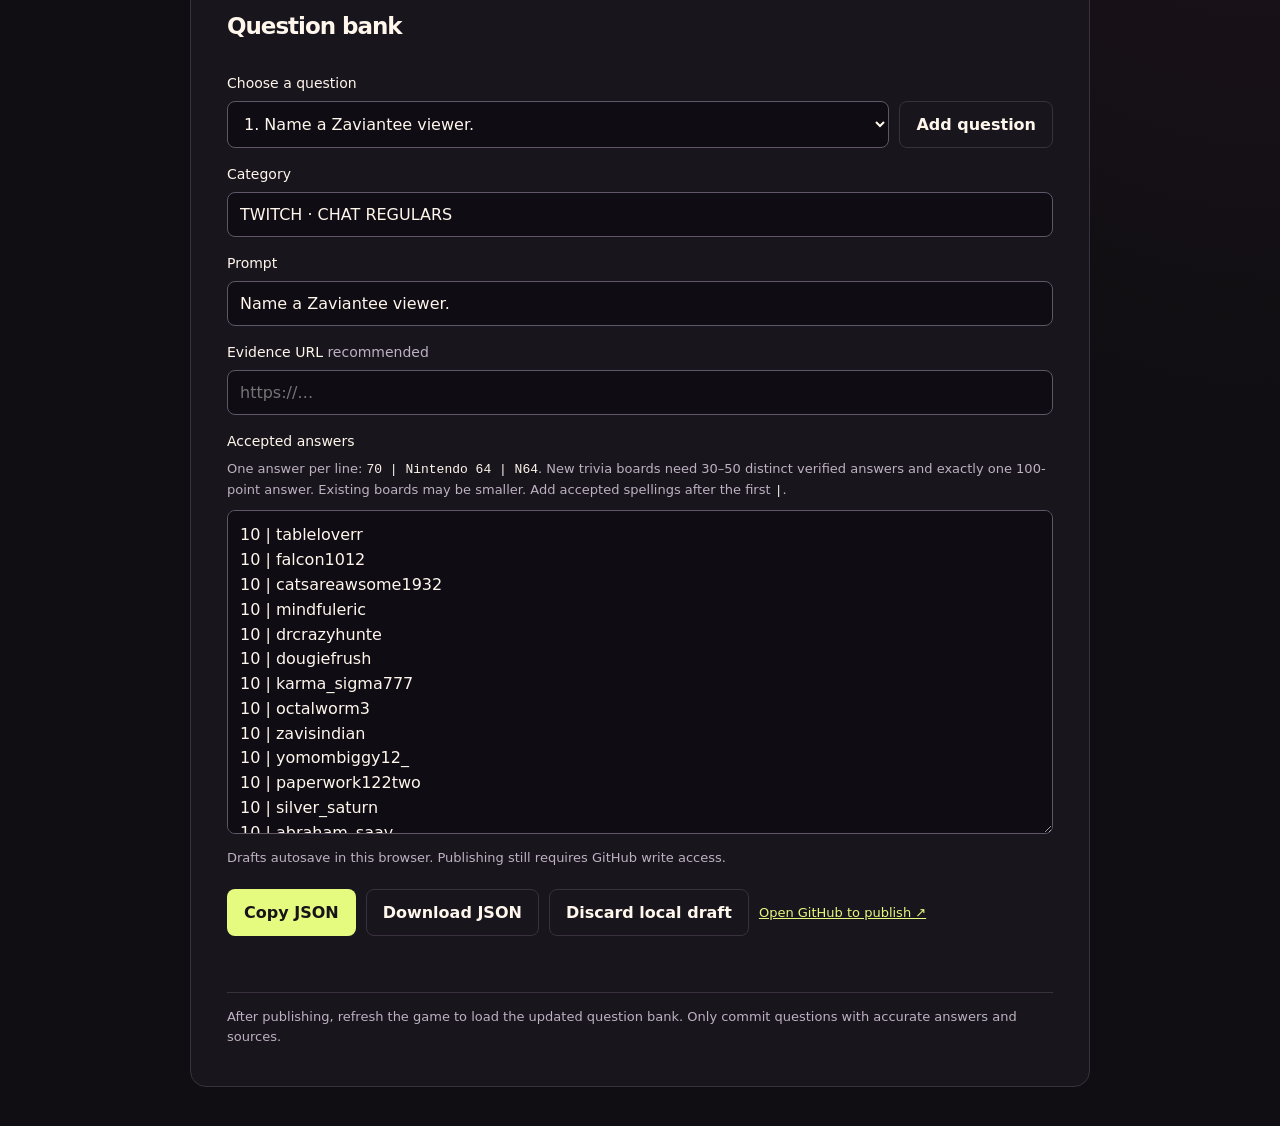
==== commit 8e324c2a: "Merge main and keep expanded question ideas Co-authored-by: Copilot App <223556219+Copilot@users.nor" ====
--- a/editor.html
+++ b/editor.html
@@ -5,8 +5,8 @@
   <meta name="viewport" content="width=device-width, initial-scale=1">
   <title>Question Studio · Daily Zav</title>
   <link rel="stylesheet" href="styles.css">
-  <link rel="stylesheet" href="editor.css?v=ideas70">
-  <script src="editor.js?v=ideas70" defer></script>
+  <link rel="stylesheet" href="editor.css?v=weekly-planner-7x7">
+  <script src="editor.js?v=weekly-planner-7x7" defer></script>
 </head>
 <body class="studio-page">
   <header class="studio-header">
@@ -16,6 +16,28 @@
   <main class="studio">
     <h1>Question Studio</h1>
     <p class="studio-intro">Edit the published question bank or draft new rounds. Changes autosave in this browser; publish by copying the JSON into GitHub and committing it.</p>
+
+    <section class="week-planner" aria-labelledby="week-heading">
+      <div class="week-planner-heading">
+        <div>
+          <p class="week-kicker">EDITORIAL CALENDAR</p>
+          <h2 id="week-heading">Plan next week</h2>
+        </div>
+        <p id="week-range" class="week-range">Loading dates…</p>
+      </div>
+      <p class="week-help">For every day, choose seven trivia ideas and seven Zav Estimate ideas. Open a day below, fill its 14 slots, then move to the next day. Your choices save in this browser.</p>
+      <p class="week-note">This is a planning draft, not a live game update. Trivia ideas still need 30–50 verified answers; Estimate ideas need a checked number, units, date, and source.</p>
+      <p id="week-progress" class="week-progress" aria-live="polite">Trivia 0/49 · Estimate 0/49</p>
+      <div id="week-days" class="week-days">
+        <p class="idea-status">Load the question ideas to plan your week.</p>
+      </div>
+      <div class="week-actions">
+        <button id="copy-week" type="button" disabled>Copy week plan JSON</button>
+        <button id="download-week" type="button" class="alt" disabled>Download week plan</button>
+        <button id="clear-week" type="button" class="alt">Clear choices</button>
+      </div>
+      <p id="week-status" role="status" aria-live="polite"></p>
+    </section>
 
     <details class="idea-bank">
       <summary>Question ideas <span id="idea-count">Loading ideas…</span></summary>
--- a/editor.css
+++ b/editor.css
@@ -8,6 +8,30 @@
 .studio h1{font-size:clamp(34px,6vw,58px);line-height:1;margin:8px 0 14px;letter-spacing:-.05em}
 .studio h2{margin:0 0 18px;font-size:23px}
 .studio-intro{max-width:720px}
+.week-planner{margin:24px 0 32px;padding:20px;border:1px solid #514252;border-radius:12px;background:#211a28}
+.week-planner-heading{display:flex;justify-content:space-between;align-items:flex-end;gap:16px}
+.week-kicker{margin:0 0 6px;color:var(--lime);font-size:11px;font-weight:700;letter-spacing:.14em}
+.week-planner h2{margin:0;font-size:23px}
+.week-range{margin:0;color:var(--muted);font-size:13px;text-align:right}
+.week-help{margin:14px 0 6px;font-size:14px}
+.week-note{margin:0;color:var(--muted);font-size:13px;line-height:1.5}
+.week-progress{margin:14px 0 10px;color:var(--lime);font-size:13px;font-weight:700}
+.week-days{display:grid;gap:8px}
+.week-day{min-height:0;padding:0;background:#17131d;border:1px solid #39313d;border-radius:9px}
+.week-day summary{display:flex;justify-content:space-between;align-items:center;gap:12px;padding:14px;cursor:pointer;list-style:none}
+.week-day summary::-webkit-details-marker{display:none}
+.week-day summary strong{font-size:15px}
+.week-day-progress{color:var(--muted);font-size:12px}
+.week-day[open] summary{border-bottom:1px solid #39313d}
+.week-day-games{display:grid;grid-template-columns:repeat(2,minmax(0,1fr));gap:12px;padding:14px}
+.week-day-game{min-width:0;margin:0;padding:12px;border:1px solid #39313d;border-radius:8px}
+.week-day-game legend{padding:0 5px;color:var(--lime);font-size:13px;font-weight:700}
+.week-day-game label{display:grid;gap:5px;margin:0 0 9px;color:var(--muted);font-size:12px}
+.week-day-game label:last-child{margin-bottom:0}
+.week-day-game select{width:100%;min-width:0;padding:9px;background:#0f0c13;border:1px solid #615668;border-radius:8px;color:var(--ink);font:inherit;font-size:13px}
+.week-day-game select:focus-visible{outline:2px solid var(--pink);outline-offset:2px}
+.week-actions{display:flex;flex-wrap:wrap;gap:10px;margin-top:14px}
+#week-status{min-height:1.5em;margin:8px 0 0;color:var(--lime);font-size:13px}
 .idea-bank{margin:26px 0 32px;border:1px solid #514252;border-radius:12px;background:#211a28}
 .idea-bank summary{padding:16px 18px;cursor:pointer;font-weight:700}
 .idea-bank summary span{float:right;color:var(--muted);font-size:12px;font-weight:400}
@@ -45,6 +69,12 @@
 .publish-note{border-top:1px solid #39313d;padding-top:14px}
 @media(max-width:620px){
   .studio-header{padding-inline:6px}
+  .week-planner{padding:16px}
+  .week-planner-heading{display:block}
+  .week-range{margin-top:8px;text-align:left}
+  .week-day summary{display:block}
+  .week-day-progress{display:block;margin-top:5px}
+  .week-day-games{grid-template-columns:1fr}
   .idea-list{grid-template-columns:1fr}
   .idea-list article{align-items:center}
   .idea-bank summary span{float:none;display:block;margin-top:4px}
